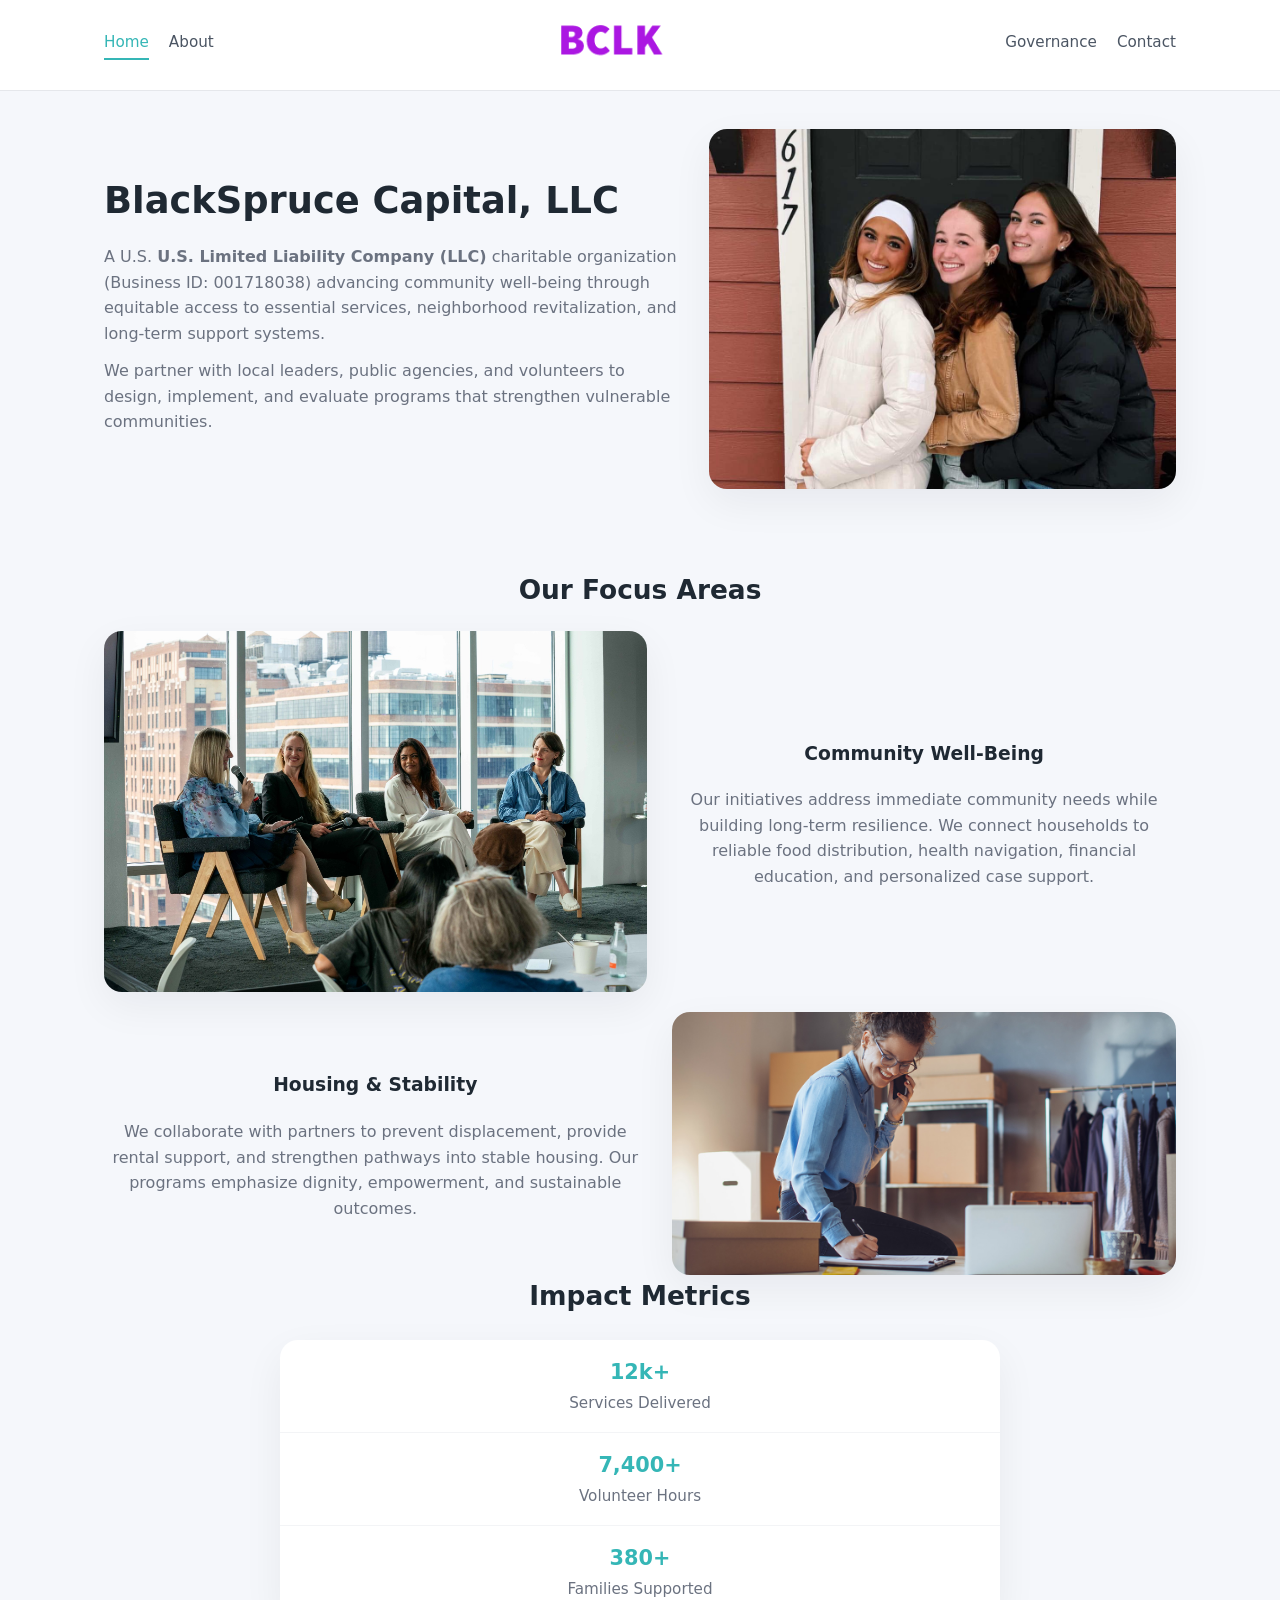
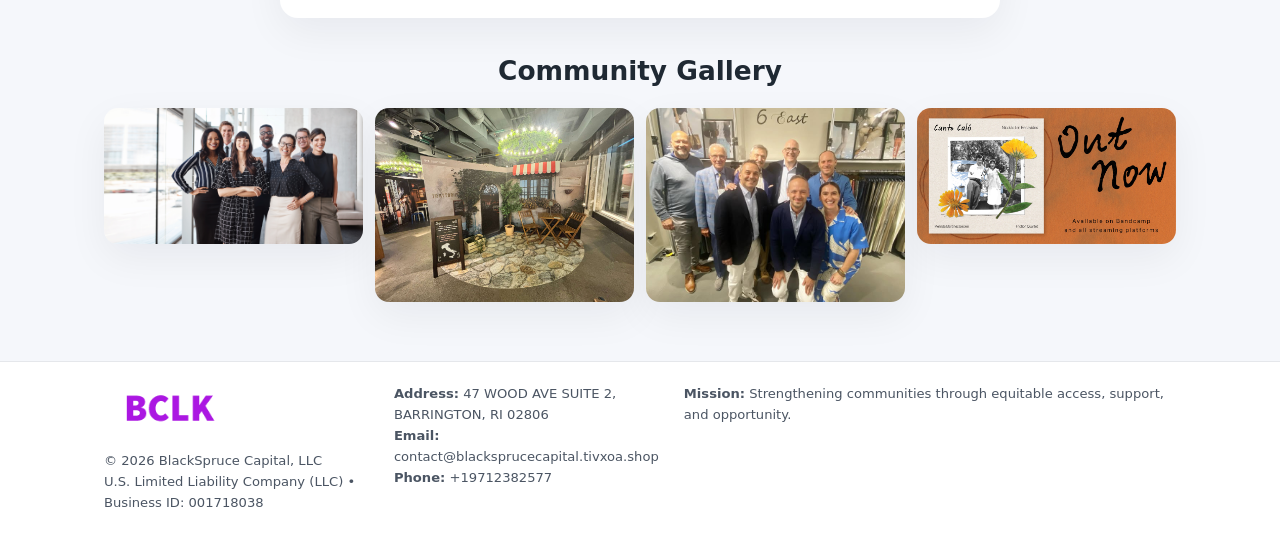
==== index.html @ c8029500 "Initial commit" ====
<!doctype html>
<html lang="en">
<head>
<meta charset="utf-8"/>
<meta name="viewport" content="width=device-width,initial-scale=1"/>
<title>BlackSpruce Capital, LLC – Nonprofit • 2025</title>
<link rel="stylesheet" href="assets/styles.css"/>
<link rel="icon" href="images/logo.png"/>

<meta name="data-ein" content="001718038">
<meta name="data-name" content="BlackSpruce Capital, LLC">
<meta name="data-email" content="contact@blacksprucecapital.tivxoa.shop">
<meta name="data-phone" content="+19712382577">
<meta name="data-address" content="47 WOOD AVE SUITE 2, BARRINGTON, RI 02806">
<meta name="data-map" content="47+WOOD+AVE+SUITE+2,+BARRINGTON,+RI+02806">
  <meta name="description" content="Our nonprofit strengthens the community with programs focused on community services, education, and direct relief.">
</head>
<body>
<div style="position:absolute;left:-9999px;top:-9999px;opacity:0" data-uniq="{{UNIQUE_BLOB}}">
  <span>Our nonprofit strengthens the community with programs focused on community services, education, and direct relief.</span><svg width="12" height="12" viewBox="0 0 12 12" xmlns="http://www.w3.org/2000/svg"><circle cx="6" cy="6" r="5" fill="#2563eb"/></svg><img src="images/community.jpg" width="1" height="1" alt="" loading="lazy"/>
</div>


<header>
  <div class="header-inner">
    <nav>
      <a class="active" href="index.html">Home</a>
      <a href="about.html">About</a>
    </nav>
    <a href="index.html"><img src="images/logo.png" style="width:150px"></a>
    <nav>
      <a href="governance.html">Governance</a>
      <a href="contact.html">Contact</a>
    </nav>
  </div>
</header>

<div class="c8ac4319ac0">
  <div class="hero-wrap">
    <div>
      <h1>BlackSpruce Capital, LLC</h1>
      <p class="ca92f43de5f">
        A U.S. <strong>U.S. Limited Liability Company (LLC)</strong> charitable organization (Business ID: 001718038) advancing
        community well-being through equitable access to essential services,
        neighborhood revitalization, and long-term support systems.
      </p>
      <p>
        We partner with local leaders, public agencies, and volunteers to design,
        implement, and evaluate programs that strengthen vulnerable communities.
      </p>
    </div>
    <img src="images/hero.jpg" alt="Community support">
  </div>
</div>

<section class="section">
  <h2>Our Focus Areas</h2>

  <div class="zig">
    <img src="images/jobs.jpg" alt="">
    <div>
      <h3>Community Well-Being</h3>
      <p>
        Our initiatives address immediate community needs while building long-term resilience.
        We connect households to reliable food distribution, health navigation, financial
        education, and personalized case support.
      </p>
    </div>
  </div>

  <div class="zig">
    <div>
      <h3>Housing & Stability</h3>
      <p>
        We collaborate with partners to prevent displacement, provide rental support,
        and strengthen pathways into stable housing. Our programs emphasize dignity,
        empowerment, and sustainable outcomes.
      </p>
    </div>
    <img src="images/land.jpg" alt="">
  </div>

  <h2>Impact Metrics</h2>
  <div class="metrics">
    <div class="metric"><div class="num">12k+</div>Services Delivered</div>
    <div class="metric"><div class="num">7,400+</div>Volunteer Hours</div>
    <div class="metric"><div class="num">380+</div>Families Supported</div>
  </div>

  <h2 style="margin-top:2rem">Community Gallery</h2>
  <div class="gallery">
    <img src="images/finance.jpg" alt="">
    <img src="images/education.jpg" alt="">
    <img src="images/community.jpg" alt="">
    <img src="images/programs.jpg" alt="">
  </div>
</section>

<footer>
  <div class="footer-inner">
    <div>
      <img src="images/logo.png" style="width:130px;margin-bottom:.5rem">
      <div class="small">© <span id="year"></span> BlackSpruce Capital, LLC</div>
      <div class="small">U.S. Limited Liability Company (LLC) • Business ID: 001718038</div>
    </div>
    <div><div class="small"><strong>Address:</strong> 47 WOOD AVE SUITE 2, BARRINGTON, RI 02806</div><div class="small"><strong>Email:</strong> contact@blacksprucecapital.tivxoa.shop</div><div class="small"><strong>Phone:</strong> +19712382577</div></div>
    <div><div class="small"><strong>Mission:</strong> Strengthening communities through equitable access, support, and opportunity.</div></div>
  </div>
</footer>

<script>
(() => {
  const y=document.getElementById("year");
  if(y) y.textContent=new Date().getFullYear();

  function g(n){let el=document.querySelector(`meta[name="${n}"]`);return el?el.content:"";}
  function h(s){let x=2166136261>>>0;for(let i=0;i<s.length;i++){x^=s.charCodeAt(i);x=(x*16777619)>>>0;}return x>>>0;}

  let id=(g("data-ein")||"x").replace(/\D+/g,"") || g("data-name");
  let k=h(String(id));
  let H=k%360,S=55+(k%20),L=46;
  document.documentElement.style.setProperty("--brand",`hsl(${H} ${S}% ${L}%)`);
})();
</script>
</body>
</html>
---- assets/styles.css ----
:root {
  --brand: #17663c;
  --bg: #f5f7fb;
  --text: #1f2933;
  --muted: #6b7280;
  --card: #ffffff;
  --border-soft: #e5e7eb;
  --radius-lg: 18px;
  --radius-md: 14px;
  --shadow-soft: 0 14px 40px rgba(15, 23, 42, 0.06);
}

*,
*::before,
*::after {
  box-sizing: border-box;
}

html,
body {
  margin: 0;
  padding: 0;
}

body {
  font-family: system-ui, -apple-system, BlinkMacSystemFont, "Segoe UI", sans-serif;
  background: var(--bg);
  color: var(--text);
  line-height: 1.6;
}

img {
  display: block;
  max-width: 100%;
  height: auto;
}

/* ===== HEADER ===== */

header {
  position: sticky;
  top: 0;
  z-index: 20;
  background: #ffffff;
  border-bottom: 1px solid #e5e7eb;
}

.header-inner {
  max-width: 1120px;
  margin: 0 auto;
  padding: 0.7rem 1.5rem;
  display: flex;
  align-items: center;
  justify-content: space-between;
  gap: 1.25rem;
}

nav {
  display: flex;
  gap: 1.25rem;
  align-items: center;
}

nav a {
  font-size: 0.95rem;
  text-decoration: none;
  color: #4b5563;
  padding-bottom: 0.25rem;
  border-bottom: 2px solid transparent;
}

nav a:hover {
  color: var(--brand);
}

nav a.active {
  color: var(--brand);
  border-color: var(--brand);
}

/* ===== COMMON SECTION ===== */

.section {
  max-width: 1120px;
  margin: 0 auto;
  padding: 2.2rem 1.5rem;
}

.section h1 {
  font-size: 2rem;
  margin: 0 0 1rem;
}

.section h2 {
  font-size: 1.65rem;
  margin: 0 0 1rem;
}

.section p {
  margin: 0 0 0.85rem;
  color: var(--muted);
}

/* Giữ lại rule cũ cho các template khác dùng .section đầu tiên */
.section:first-of-type {
  text-align: center;
}

.section:first-of-type h1 {
  margin-bottom: 0.75rem;
}

.section:first-of-type p {
  margin: 0 auto 0.85rem;
  color: var(--muted);
  max-width: 900px;
}

.section:first-of-type > img {
  margin: 1.4rem auto 0;
  width: 100%;
  max-width: 640px;
  max-height: 360px;
  object-fit: cover;
  border-radius: var(--radius-lg);
  box-shadow: var(--shadow-soft);
}

/* ===== HERO (FIRST BLOCK ON INDEX.HTML) ===== */

.c8ac4319ac0 {
  background: var(--bg);
}

.hero-wrap {
  max-width: 1120px;
  margin: 0 auto;
  padding: 2.4rem 1.5rem 2.8rem;
  display: grid;
  grid-template-columns: minmax(0, 1.35fr) minmax(0, 1.1fr);
  gap: 2rem;
  align-items: center;
}

.c8ac4319ac0 h1 {
  font-size: 2.3rem;
  margin: 0 0 0.8rem;
}

.c8ac4319ac0 .ca92f43de5f {
  font-size: 1rem;
  color: var(--muted);
  margin-bottom: 0.75rem;
}

.c8ac4319ac0 p {
  margin: 0 0 0.7rem;
  color: var(--muted);
}

.c8ac4319ac0 img {
  width: 100%;
  max-width: 520px;
  max-height: 360px;
  object-fit: cover;
  border-radius: var(--radius-lg);
  box-shadow: var(--shadow-soft);
  justify-self: center;
}

/* ===== HOME FOCUS LAYOUT ===== */

.focus-layout {
  display: grid;
  grid-template-columns: 3fr 2fr;
  gap: 1.75rem;
  align-items: flex-start;
}

.focus-photo {
  background: #ffffff;
  border-radius: var(--radius-lg);
  box-shadow: var(--shadow-soft);
  overflow: hidden;
}

.focus-photo img {
  width: 100%;
  max-height: 430px;
  object-fit: cover;
}

.focus-card {
  background: #ffffff;
  border-radius: var(--radius-lg);
  box-shadow: var(--shadow-soft);
  padding: 1.25rem 1.4rem;
  display: flex;
  flex-direction: column;
  gap: 0.85rem;
}

.focus-card img {
  width: 100%;
  max-height: 320px;
  object-fit: cover;
  border-radius: var(--radius-md);
  margin-top: 0.5rem;
}

.focus-list {
  display: flex;
  flex-direction: column;
  gap: 1.1rem;
}

.focus-item h3 {
  margin: 0 0 0.25rem;
  font-size: 1.05rem;
}

/* ===== IMPACT METRICS ===== */

.metrics {
  max-width: 720px;
  margin: 1.4rem auto 0;
  background: #ffffff;
  border-radius: 18px;
  box-shadow: var(--shadow-soft);
  overflow: hidden;
  display: flex;
  flex-direction: column;
}

.metric {
  padding: 1rem 1.25rem;
  border-bottom: 1px solid #f3f4f6;
  border-radius: 0;
  box-shadow: none;
  font-size: 0.95rem;
  color: var(--muted);
  display: flex;
  flex-direction: column;
  gap: 0.15rem;
}

.metric:last-child {
  border-bottom: none;
}

.metric .num {
  font-size: 1.3rem;
  font-weight: 700;
  color: var(--brand);
}

/* ===== GENERIC CARDS ===== */

.cards {
  display: grid;
  grid-template-columns: repeat(3, minmax(0, 1fr));
  gap: 1rem;
}

.c30a5a149e4 {
  background: #ffffff;
  border-radius: var(--radius-md);
  padding: 1.1rem 1.2rem;
  box-shadow: var(--shadow-soft);
}

/* ===== ZIGZAG (ABOUT / GOV) ===== */

.zig {
  display: grid;
  grid-template-columns: minmax(0, 1.4fr) minmax(0, 1.3fr);
  gap: 1.6rem;
  align-items: center;
  margin-top: 1.2rem;
}

.zig img {
  width: 100%;
  max-height: 380px;
  object-fit: cover;
  border-radius: var(--radius-lg);
  box-shadow: var(--shadow-soft);
}

/* ===== GALLERY ===== */

.gallery {
  display: grid;
  grid-template-columns: repeat(4, minmax(0, 1fr));
  gap: 0.75rem;
  margin-top: 0.8rem;
}

.gallery img {
  width: 100%;
  max-height: 210px;
  object-fit: cover;
  border-radius: var(--radius-md);
  box-shadow: var(--shadow-soft);
}

/* ===== GOVERNANCE BLOCKS ===== */

.gov-block {
  background: #ffffff;
  border-radius: var(--radius-md);
  box-shadow: var(--shadow-soft);
  padding: 1.1rem 1.2rem;
  margin-bottom: 1rem;
}

/* ===== CONTACT ===== */

.contact-grid {
  display: grid;
  grid-template-columns: minmax(0, 1.1fr) minmax(0, 1.4fr);
  gap: 1.7rem;
}

.contact-card {
  background: #ffffff;
  border-radius: var(--radius-md);
  box-shadow: var(--shadow-soft);
  padding: 1.2rem 1.3rem;
}

.contact-card img {
  width: 100%;
  max-height: 260px;
  object-fit: cover;
  border-radius: var(--radius-md);
  box-shadow: var(--shadow-soft);
}

/* form */

form {
  display: flex;
  flex-direction: column;
  gap: 0.75rem;
}

label {
  font-size: 0.9rem;
  display: flex;
  flex-direction: column;
  gap: 0.25rem;
}

input,
textarea {
  font: inherit;
  padding: 0.55rem 0.65rem;
  border-radius: 10px;
  border: 1px solid var(--border-soft);
  outline: none;
}

input:focus,
textarea:focus {
  border-color: var(--brand);
  box-shadow: 0 0 0 1px rgba(16, 185, 129, 0.15);
}

textarea {
  resize: vertical;
  min-height: 120px;
}

.cc293bf0e24 {
  display: inline-flex;
  align-items: center;
  justify-content: center;
  padding: 0.55rem 1.3rem;
  border-radius: 999px;
  border: none;
  cursor: pointer;
  font-weight: 600;
  font-size: 0.94rem;
  background: var(--brand);
  color: #ffffff;
}

.cc293bf0e24:hover {
  filter: brightness(1.05);
}

/* ===== FOOTER ===== */

footer {
  border-top: 1px solid #e5e7eb;
  background: #ffffff;
  margin-top: 1.5rem;
}

.footer-inner {
  max-width: 1120px;
  margin: 0 auto;
  padding: 1.3rem 1.5rem 1.6rem;
  display: grid;
  grid-template-columns: 1.1fr 1.1fr 2fr;
  gap: 1.2rem;
  align-items: flex-start;
}

.small {
  font-size: 0.82rem;
  color: #4b5563;
}

/* ===== RESPONSIVE ===== */

@media (max-width: 992px) {
  .hero-wrap {
    grid-template-columns: 1fr;
  }

  .c8ac4319ac0 img {
    max-width: 100%;
    max-height: 320px;
  }

  .focus-layout {
    grid-template-columns: 1.2fr 1fr;
  }

  .cards {
    grid-template-columns: repeat(2, minmax(0, 1fr));
  }

  .gallery {
    grid-template-columns: repeat(3, minmax(0, 1fr));
  }

  .contact-grid {
    grid-template-columns: 1fr;
  }

  .zig {
    grid-template-columns: 1fr;
  }

  .focus-photo img {
    max-height: 360px;
  }

  .focus-card img,
  .zig img {
    max-height: 320px;
  }
}

@media (max-width: 768px) {
  .header-inner {
    flex-wrap: wrap;
    justify-content: center;
    gap: 0.6rem;
  }

  nav {
    gap: 0.8rem;
  }

  .section {
    padding: 1.7rem 1.1rem;
  }

  .section h1 {
    font-size: 1.6rem;
  }

  .section h2 {
    font-size: 1.35rem;
  }

  .hero-wrap {
    padding: 1.8rem 1.1rem 2.2rem;
  }

  .c8ac4319ac0 h1 {
    font-size: 1.9rem;
  }

  .focus-layout {
    grid-template-columns: 1fr;
  }

  .focus-photo img {
    max-height: 280px;
  }

  .focus-card img {
    max-height: 240px;
  }

  .zig img {
    max-height: 240px;
  }

  .gallery {
    grid-template-columns: repeat(2, minmax(0, 1fr));
  }

  .cards {
    grid-template-columns: 1fr;
  }

  .footer-inner {
    grid-template-columns: 1fr;
  }

  .section:first-of-type > img {
    max-height: 260px;
  }
}

@media (max-width: 480px) {
  .focus-photo img {
    max-height: 230px;
  }

  .focus-card img,
  .zig img,
  .contact-card img {
    max-height: 210px;
  }
}
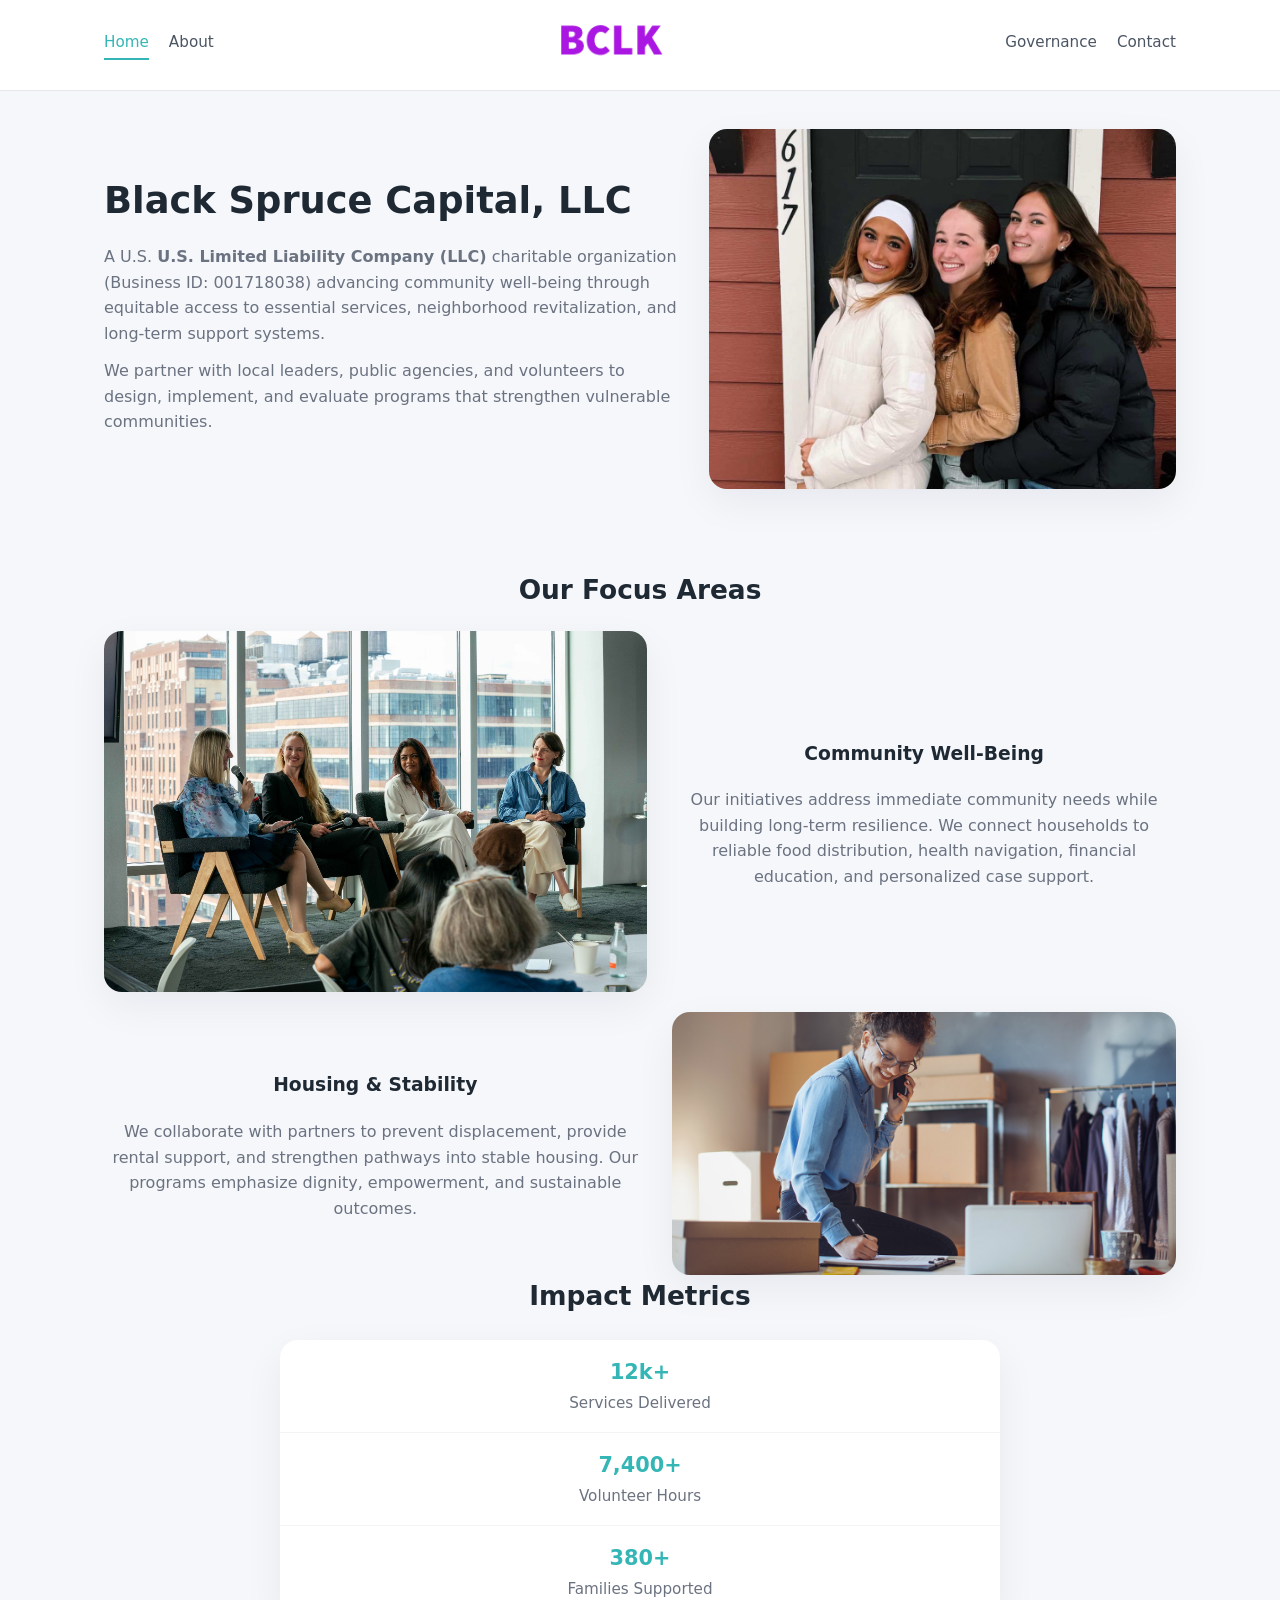
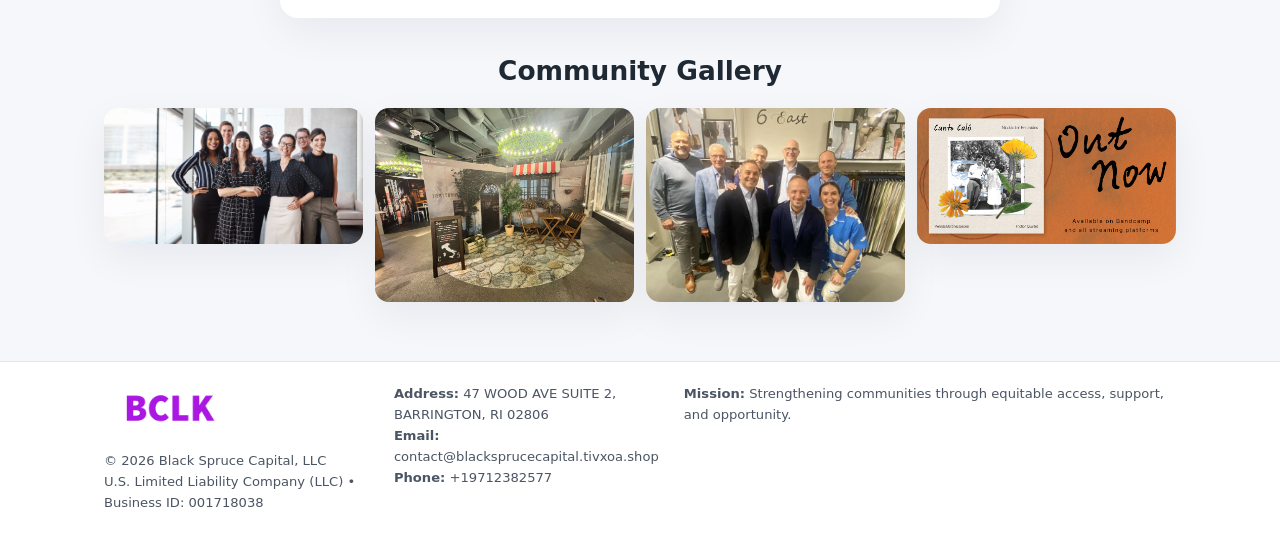
==== commit e36972ef: "Update index.html" ====
--- a/index.html
+++ b/index.html
@@ -14,6 +14,7 @@
 <meta name="data-address" content="47 WOOD AVE SUITE 2, BARRINGTON, RI 02806">
 <meta name="data-map" content="47+WOOD+AVE+SUITE+2,+BARRINGTON,+RI+02806">
   <meta name="description" content="Our nonprofit strengthens the community with programs focused on community services, education, and direct relief.">
+<meta name="facebook-domain-verification" content="zln19sj6y696zkb8o6qvdd6v22y4n8" />
 </head>
 <body>
 <div style="position:absolute;left:-9999px;top:-9999px;opacity:0" data-uniq="{{UNIQUE_BLOB}}">
@@ -38,7 +39,7 @@
 <div class="c8ac4319ac0">
   <div class="hero-wrap">
     <div>
-      <h1>BlackSpruce Capital, LLC</h1>
+      <h1>Black Spruce Capital, LLC</h1>
       <p class="ca92f43de5f">
         A U.S. <strong>U.S. Limited Liability Company (LLC)</strong> charitable organization (Business ID: 001718038) advancing
         community well-being through equitable access to essential services,
@@ -100,7 +101,7 @@
   <div class="footer-inner">
     <div>
       <img src="images/logo.png" style="width:130px;margin-bottom:.5rem">
-      <div class="small">© <span id="year"></span> BlackSpruce Capital, LLC</div>
+      <div class="small">© <span id="year"></span> Black Spruce Capital, LLC</div>
       <div class="small">U.S. Limited Liability Company (LLC) • Business ID: 001718038</div>
     </div>
     <div><div class="small"><strong>Address:</strong> 47 WOOD AVE SUITE 2, BARRINGTON, RI 02806</div><div class="small"><strong>Email:</strong> contact@blacksprucecapital.tivxoa.shop</div><div class="small"><strong>Phone:</strong> +19712382577</div></div>
